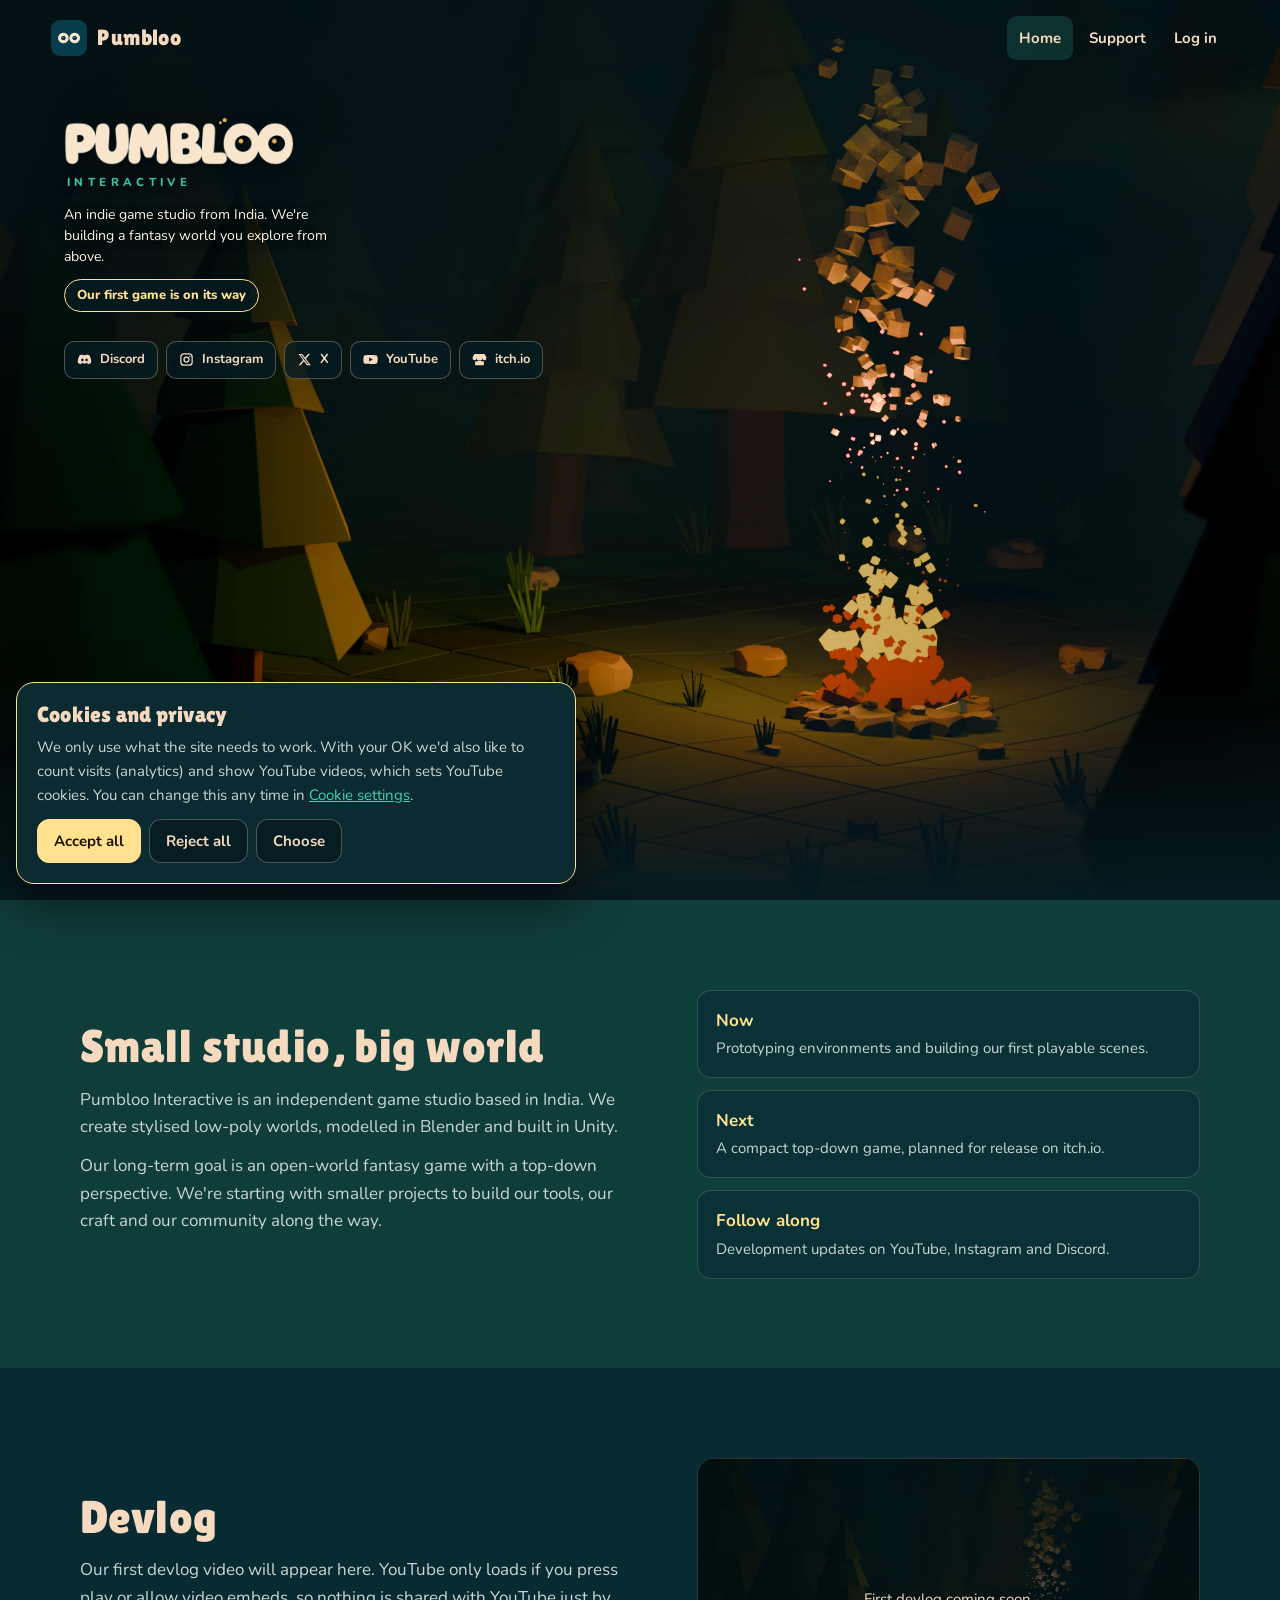
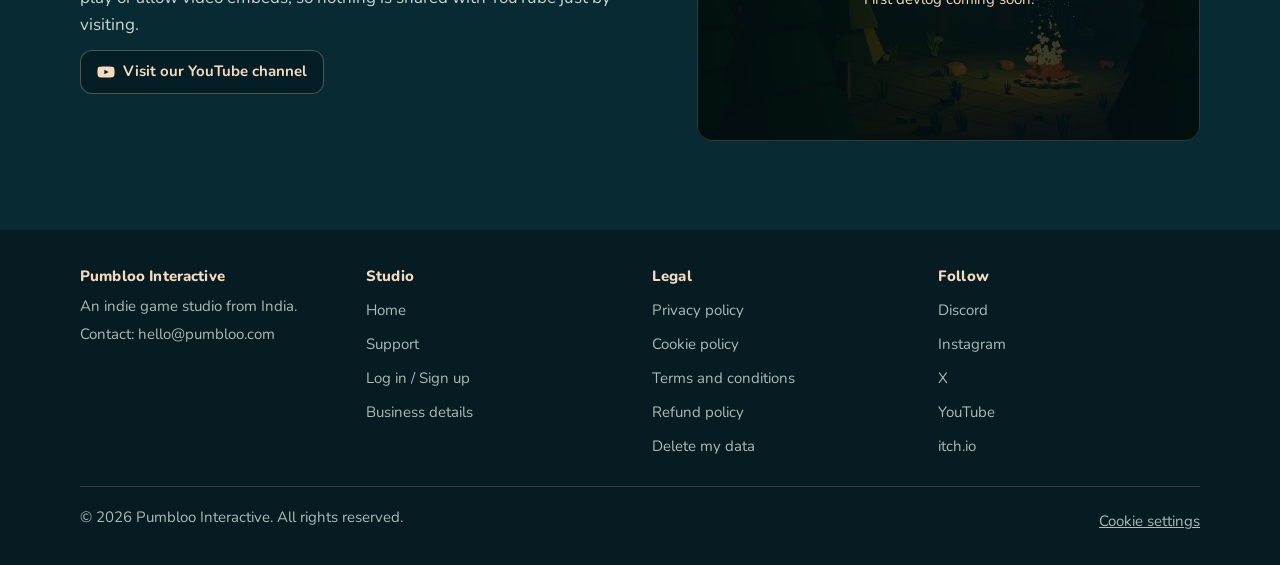
==== index.html @ 95009c57 "Add files via upload" ====
<!DOCTYPE html>
<html lang="en">
<head>
<meta charset="utf-8">
<meta name="viewport" content="width=device-width, initial-scale=1">
<title>Pumbloo Interactive · Indie game studio</title>
<meta name="description" content="Pumbloo Interactive is an indie game studio from India, building a fantasy world you explore from above.">
<meta property="og:title" content="Pumbloo Interactive · Indie game studio">
<meta property="og:description" content="Pumbloo Interactive is an indie game studio from India, building a fantasy world you explore from above.">
<meta property="og:image" content="https://pumbloo.com/assets/og-image.jpg">
<meta property="og:type" content="website">
<meta name="theme-color" content="#082A32">
<link rel="icon" type="image/png" href="assets/icon.png">
<link rel="preload" href="assets/fonts/lilita-one.woff2" as="font" type="font/woff2" crossorigin>
<link rel="stylesheet" href="assets/site.css">
<link rel="preload" href="assets/campfire.webp" as="image">
</head>
<body>
<a class="skip" href="#main">Skip to content</a>
<header class="bar">
  <a class="brand" href="index.html"><img src="assets/icon.png" alt="" width="36" height="36">Pumbloo</a>
  <button class="btn menu" aria-expanded="false" aria-controls="nav">Menu</button>
  <nav id="nav" class="nav" aria-label="Main"><a href="index.html" aria-current=page>Home</a><a href="support.html">Support</a><a href="account.html">Log in</a></nav>
</header>
<main id="main">
<section class="hero" aria-label="Welcome">
  <img class="still" src="assets/campfire.webp" fetchpriority="high" alt="A low-poly campfire burning in a dark pine forest at night, made in Blender by Pumbloo Interactive." width="2560" height="1440">
  <div class="scrim"></div>
  <div class="copy">
    <h1 class="mark"><picture><source srcset="assets/logo-wordmark.webp" type="image/webp"><img src="assets/logo-wordmark.png" alt="Pumbloo" width="1100" height="231"></picture></h1>
    <p class="sub">INTERACTIVE</p>
    <p class="lead">An indie game studio from India. We're building a fantasy world you explore from above.</p>
    <p class="soon">Our first game is on its way</p>
    <nav class="links" aria-label="Follow Pumbloo"><a class="btn" href="https://discord.gg/jzEBQ8asQc" rel="noopener"><svg viewBox="0 0 24 24" aria-hidden="true"><path d="M19.6 5.2A17 17 0 0 0 15.4 4l-.5 1.1a15.6 15.6 0 0 0-5.8 0L8.6 4a17 17 0 0 0-4.2 1.2C1.7 9.2 1 13.1 1.3 17a17 17 0 0 0 5.2 2.6l1.1-1.8a11 11 0 0 1-1.7-.8l.4-.3a12 12 0 0 0 11.4 0l.4.3a11 11 0 0 1-1.7.8l1.1 1.8A17 17 0 0 0 22.7 17c.4-4.5-.7-8.4-3.1-11.8ZM8.7 14.7c-1 0-1.9-1-1.9-2.1s.8-2.1 1.9-2.1 1.9 1 1.9 2.1-.8 2.1-1.9 2.1Zm6.6 0c-1 0-1.9-1-1.9-2.1s.8-2.1 1.9-2.1 1.9 1 1.9 2.1-.8 2.1-1.9 2.1Z"/></svg>Discord<span class="sr-only"> (opens Discord)</span></a><a class="btn" href="https://www.instagram.com/pumbloo_int/" rel="noopener"><svg viewBox="0 0 24 24" aria-hidden="true"><path d="M7.8 2h8.4A5.8 5.8 0 0 1 22 7.8v8.4a5.8 5.8 0 0 1-5.8 5.8H7.8A5.8 5.8 0 0 1 2 16.2V7.8A5.8 5.8 0 0 1 7.8 2Zm0 2A3.8 3.8 0 0 0 4 7.8v8.4A3.8 3.8 0 0 0 7.8 20h8.4a3.8 3.8 0 0 0 3.8-3.8V7.8A3.8 3.8 0 0 0 16.2 4H7.8ZM12 7a5 5 0 1 1 0 10 5 5 0 0 1 0-10Zm0 2a3 3 0 1 0 0 6 3 3 0 0 0 0-6Zm5.3-3.2a1.2 1.2 0 1 1 0 2.4 1.2 1.2 0 0 1 0-2.4Z"/></svg>Instagram<span class="sr-only"> (opens Instagram)</span></a><a class="btn" href="https://x.com/pumbloo_int" rel="noopener"><svg viewBox="0 0 24 24" aria-hidden="true"><path d="M17.8 3h3l-6.6 7.6L22 21h-6.1l-4.8-6.3L5.6 21h-3l7.1-8.1L2.3 3h6.2l4.3 5.7L17.8 3Zm-1 16.2h1.7L7.4 4.7H5.6l11.2 14.5Z"/></svg>X<span class="sr-only"> (opens X)</span></a><a class="btn" href="https://www.youtube.com/@pumbloo" rel="noopener"><svg viewBox="0 0 24 24" aria-hidden="true"><path d="M23 7.2a3 3 0 0 0-2.1-2.1C19 4.6 12 4.6 12 4.6s-7 0-8.9.5A3 3 0 0 0 1 7.2 31 31 0 0 0 .5 12 31 31 0 0 0 1 16.8a3 3 0 0 0 2.1 2.1c1.9.5 8.9.5 8.9.5s7 0 8.9-.5a3 3 0 0 0 2.1-2.1 31 31 0 0 0 .5-4.8 31 31 0 0 0-.5-4.8ZM9.8 15.1V8.9L15.6 12l-5.8 3.1Z"/></svg>YouTube<span class="sr-only"> (opens YouTube)</span></a><a class="btn" href="https://pumbloo.itch.io/" rel="noopener"><svg viewBox="0 0 24 24" aria-hidden="true"><path d="M4 3h16l3 5v2a3 3 0 0 1-3 3 3 3 0 0 1-3-3 3 3 0 0 1-3 3h-4a3 3 0 0 1-3-3 3 3 0 0 1-3 3 3 3 0 0 1-3-3V8l3-5Zm1 11.5V21h14v-6.5c-.6.3-1.3.5-2 .5-1 0-2-.4-2.6-1H9.6c-.7.6-1.6 1-2.6 1-.7 0-1.4-.2-2-.5ZM10 16l2 2 2-2h-4Z"/></svg>itch.io<span class="sr-only"> (opens itch.io)</span></a></nav>
  </div>
  <p class="season">Happy holidays from our campfire. Scene made in Blender by the studio.</p>
</section>

<section class="band pine">
  <div class="wrap two">
    <div>
      <h2>Small studio, big world</h2>
      <p>Pumbloo Interactive is an independent game studio based in India. We create stylised low-poly worlds, modelled in Blender and built in Unity.</p>
      <p>Our long-term goal is an open-world fantasy game with a top-down perspective. We're starting with smaller projects to build our tools, our craft and our community along the way.</p>
    </div>
    <ul class="facts">
      <li><b>Now</b><span>Prototyping environments and building our first playable scenes.</span></li>
      <li><b>Next</b><span>A compact top-down game, planned for release on itch.io.</span></li>
      <li><b>Follow along</b><span>Development updates on YouTube, Instagram and Discord.</span></li>
    </ul>
  </div>
</section>

<section class="band deep" aria-labelledby="devlog">
  <div class="wrap two">
    <div>
      <h2 id="devlog">Devlog</h2>
      <p>Our first devlog video will appear here. YouTube only loads if you press play or allow video embeds, so nothing is shared with YouTube just by visiting.</p>
      <p><a class="btn" href="https://www.youtube.com/@pumbloo" rel="noopener"><svg viewBox="0 0 24 24" aria-hidden="true"><path d="M23 7.2a3 3 0 0 0-2.1-2.1C19 4.6 12 4.6 12 4.6s-7 0-8.9.5A3 3 0 0 0 1 7.2 31 31 0 0 0 .5 12 31 31 0 0 0 1 16.8a3 3 0 0 0 2.1 2.1c1.9.5 8.9.5 8.9.5s7 0 8.9-.5a3 3 0 0 0 2.1-2.1 31 31 0 0 0 .5-4.8 31 31 0 0 0-.5-4.8ZM9.8 15.1V8.9L15.6 12l-5.8 3.1Z"/></svg>Visit our YouTube channel</a></p>
    </div>
    <div class="embed" data-youtube="" data-title="Pumbloo devlog" style="background-image:url(assets/campfire-960.webp)">
      <div class="gate"><p>First devlog coming soon.</p></div>
    </div>
  </div>
</section>
</main>
<footer>
  <div class="cols">
    <div><h2>Pumbloo Interactive</h2><p style="margin:0">An indie game studio from India.<br>Contact: <a href="mailto:hello@pumbloo.com">hello@pumbloo.com</a></p></div>
    <nav aria-label="Studio"><h2>Studio</h2><ul><li><a href="index.html">Home</a></li><li><a href="support.html">Support</a></li><li><a href="account.html">Log in / Sign up</a></li><li><a href="support.html#business">Business details</a></li></ul></nav>
    <nav aria-label="Legal"><h2>Legal</h2><ul><li><a href="privacy.html">Privacy policy</a></li><li><a href="cookies.html">Cookie policy</a></li><li><a href="terms.html">Terms and conditions</a></li><li><a href="refund.html">Refund policy</a></li><li><a href="privacy.html#delete">Delete my data</a></li></ul></nav>
    <nav aria-label="Social"><h2>Follow</h2><ul><li><a href="https://discord.gg/jzEBQ8asQc" rel="noopener">Discord</a></li><li><a href="https://www.instagram.com/pumbloo_int/" rel="noopener">Instagram</a></li><li><a href="https://x.com/pumbloo_int" rel="noopener">X</a></li><li><a href="https://www.youtube.com/@pumbloo" rel="noopener">YouTube</a></li><li><a href="https://pumbloo.itch.io/" rel="noopener">itch.io</a></li></ul></nav>
  </div>
  <div class="legal"><span>© <span class="yr">2026</span> Pumbloo Interactive. All rights reserved.</span><button class="linkbtn" data-cookie-settings>Cookie settings</button></div>
</footer>

<div class="cookie" id="cookie" role="dialog" aria-modal="false" aria-labelledby="cookie-title" hidden>
  <h2 id="cookie-title" tabindex="-1">Cookies and privacy</h2>
  <p>We only use what the site needs to work. With your OK we'd also like to count visits (analytics) and show YouTube videos, which sets YouTube cookies. You can change this any time in <a href="cookies.html">Cookie settings</a>.</p>
  <div class="opts" hidden>
    <div class="check"><input type="checkbox" id="c-needed" checked disabled><label for="c-needed"><strong>Necessary</strong> (always on): remembers this choice.</label></div>
    <div class="check"><input type="checkbox" id="c-analytics"><label for="c-analytics"><strong>Analytics</strong>: anonymous visit counts.</label></div>
    <div class="check"><input type="checkbox" id="c-embeds"><label for="c-embeds"><strong>Video embeds</strong>: loads YouTube players.</label></div>
  </div>
  <div class="row">
    <button class="btn primary" data-accept>Accept all</button>
    <button class="btn" data-reject>Reject all</button>
    <button class="btn" data-choose>Choose</button>
    <button class="btn" data-save hidden>Save my choice</button>
  </div>
</div>
<script src="assets/site.js"></script>
</body>
</html>
---- assets/site.css ----
/*
VOICE: warm, playful, a little mysterious. A small studio saying hello on a winter night.
IDEA: taran's own Blender campfire, with snow falling through the forest in front of it.
PICTURE: the looping fire render full screen, depth snow on a canvas, text set top-left on a dark scrim.
COLOUR and TYPE: night teal #0E343E / #082A32, cream #F5DABF, gold #FFE18F, teal #40D3B6. Lilita One + Nunito, self-hosted.
LAYOUT: hero, short about band, devlog band, footer. Inner pages: one calm reading column.
*/
@font-face{font-family:"Lilita One";src:url(fonts/lilita-one.woff2) format("woff2");font-display:swap}
@font-face{font-family:Nunito;src:url(fonts/nunito.woff2) format("woff2");font-weight:200 1000;font-display:swap}

:root{color-scheme:dark;
  --night:#0E343E;--deep:#082A32;--deeper:#061c22;--pine:#0F3D3A;
  --cream:#F5DABF;--gold:#FFE18F;--amber:#F0B454;--teal:#40D3B6;--red:#6C151E;
  --ink:#F5DABF;--soft:#C9D6D2;--line:rgba(245,218,191,.18)}
*{box-sizing:border-box;min-width:0}
html{scroll-padding-top:80px}
html,body{margin:0}
body{background:var(--deep);color:var(--ink);font:17px/1.6 Nunito,system-ui,-apple-system,"Segoe UI",sans-serif;overflow-x:clip}
a{color:var(--teal)}
a:hover{color:var(--gold)}
:focus-visible{outline:3px solid var(--gold);outline-offset:3px;border-radius:6px}
img,video{max-width:100%}
.sr-only{position:absolute;width:1px;height:1px;overflow:hidden;clip:rect(0 0 0 0);white-space:nowrap}
.skip{position:absolute;left:12px;top:-60px;z-index:100;background:var(--gold);color:#1a1205;padding:10px 16px;border-radius:10px;font-weight:800;text-decoration:none}
.skip:focus{top:12px}

/* top bar */
.bar{position:absolute;top:0;left:0;right:0;z-index:20;display:flex;align-items:center;justify-content:space-between;gap:12px;padding:16px max(4vw,16px)}
.bar.solid{position:sticky;background:rgba(6,28,34,.94);backdrop-filter:blur(8px);border-bottom:1px solid var(--line)}
.brand{display:flex;align-items:center;gap:10px;color:var(--cream);text-decoration:none;font:22px/1 "Lilita One",sans-serif;letter-spacing:.02em}
.brand img{width:36px;height:36px;border-radius:9px}
.nav{display:flex;flex-wrap:wrap;gap:4px}
.nav a{color:var(--cream);text-decoration:none;font-weight:700;font-size:15px;padding:10px 12px;border-radius:10px;min-height:44px;display:inline-flex;align-items:center}
.nav a:hover,.nav a[aria-current=page]{background:rgba(64,211,182,.16);color:var(--cream)}

/* hero */
.hero{position:relative;min-height:100svh;overflow:hidden;background:#071d22 url(campfire.jpg) center/cover no-repeat;display:flex;align-items:flex-start}
.hero video,.hero .still{position:absolute;inset:0;width:100%;height:100%;object-fit:cover;object-position:70% 50%}
.hero .still{display:block}
.hero canvas{position:absolute;inset:0;width:100%;height:100%;pointer-events:none}
.scrim{position:absolute;inset:0;background:
  radial-gradient(90% 75% at 0% 0%,rgba(4,18,22,.88) 0%,rgba(4,18,22,.6) 38%,rgba(4,18,22,0) 70%),
  linear-gradient(to bottom,rgba(4,18,22,.45),rgba(4,18,22,0) 30%,rgba(4,18,22,0) 75%,rgba(6,28,34,.9))}
.copy{position:relative;z-index:5;padding:clamp(92px,13vh,130px) max(5vw,20px) 40px;max-width:620px}
.mark>*{flex:none}
.mark{margin:0;line-height:0}
.mark img{display:block;width:clamp(150px,18vw,270px);height:auto;filter:drop-shadow(0 4px 0 rgba(0,0,0,.35)) drop-shadow(0 0 24px rgba(0,0,0,.5))}
.eye{width:.78em;height:.78em;display:block;filter:drop-shadow(0 5px 0 rgba(0,0,0,.35))}
.eye .pupil{transition:transform .12s ease-out}
.sub{font-weight:800;font-size:clamp(11px,.9vw,12px);letter-spacing:.38em;color:var(--teal);margin:8px 0 0 3px;text-shadow:0 2px 8px rgba(0,0,0,.8)}
.lead{font-size:clamp(14px,1.1vw,16px);line-height:1.5;color:#FFF3E4;margin:12px 0 0;max-width:34ch;text-shadow:0 2px 10px rgba(0,0,0,.9)}
.soon{display:inline-block;margin-top:12px;padding:5px 12px;font-size:13px;border-radius:999px;background:rgba(6,28,34,.78);border:1.5px solid var(--gold);color:var(--gold);font-weight:800}
.links{display:flex;flex-wrap:wrap;gap:8px;margin-top:16px}
.links .btn{min-height:38px;padding:0 12px;font-size:13px;border-radius:10px}
.links .btn svg{width:15px;height:15px}
.btn{display:inline-flex;align-items:center;justify-content:center;gap:8px;min-height:44px;padding:0 16px;border-radius:12px;background:rgba(6,28,34,.82);border:1px solid rgba(245,218,191,.3);color:var(--cream);text-decoration:none;font:700 15px/1 Nunito,sans-serif;cursor:pointer;transition:background .15s,border-color .15s}
.btn:hover{background:rgba(64,211,182,.2);border-color:var(--teal);color:var(--cream)}
.btn svg{width:18px;height:18px;fill:currentColor;flex:none}
.btn.primary{background:var(--gold);color:#1d1406;border-color:var(--gold)}
.btn.primary:hover{background:#ffeab0;color:#1d1406}
.motion{position:absolute;right:max(4vw,16px);bottom:20px;z-index:6}
.season{position:absolute;left:max(5vw,20px);bottom:22px;z-index:6;color:var(--soft);font-size:14px;text-shadow:0 1px 6px #000}

/* bands */
.band{padding:clamp(48px,7vw,96px) max(5vw,20px)}
.band.pine{background:var(--pine)}
.band.deep{background:var(--deep)}
.wrap{max-width:1120px;margin:0 auto}
.two{display:grid;grid-template-columns:minmax(0,1.1fr) minmax(0,1fr);gap:clamp(24px,5vw,64px);align-items:center}
h1,h2,h3{color:var(--cream);text-wrap:balance}
h2{font:clamp(32px,4.2vw,46px)/1.08 "Lilita One",sans-serif;margin:0 0 14px;letter-spacing:.01em}
h3{font-size:19px;margin:28px 0 6px}
.band p{color:var(--soft);max-width:62ch;margin:0 0 12px}
.facts{list-style:none;margin:0;padding:0;display:grid;gap:12px}
.facts li{padding:16px 18px;border-radius:14px;background:rgba(8,42,50,.6);border:1px solid var(--line)}
.facts b{display:block;color:var(--gold)}
.facts span{color:var(--soft);font-size:15px}
.embed{position:relative;aspect-ratio:16/9;border-radius:16px;overflow:hidden;background:#04161b center/cover no-repeat;border:1px solid var(--line)}
.embed iframe{position:absolute;inset:0;width:100%;height:100%;border:0}
.embed .gate{position:absolute;inset:0;display:grid;place-content:center;gap:12px;text-align:center;padding:20px;background:rgba(4,18,22,.72)}
.embed .gate p{margin:0 auto;color:var(--cream);font-size:15px;max-width:42ch}

/* inner pages */
.page{max-width:780px;margin:0 auto;padding:clamp(36px,6vw,72px) max(5vw,20px) 72px}
.page h1{font:clamp(36px,5vw,52px)/1.05 "Lilita One",sans-serif;margin:0 0 8px;letter-spacing:.01em}
.page .updated{color:var(--soft);font-size:15px;margin:0 0 28px}
.page h2{font-size:clamp(24px,3vw,30px);margin:40px 0 10px}
.page p,.page li{color:var(--soft)}
.page strong{color:var(--cream)}
.page ul{padding-left:1.2em}
.page li{margin:6px 0}
.note{background:rgba(255,225,143,.08);border:1px solid rgba(255,225,143,.4);border-radius:14px;padding:14px 18px;color:var(--cream)}
.note p{margin:0;color:var(--cream)}
.toc{display:flex;flex-wrap:wrap;gap:8px;margin:0 0 8px;padding:0;list-style:none}
.toc a{display:inline-block;padding:6px 12px;border-radius:999px;border:1px solid var(--line);text-decoration:none;color:var(--cream);font-size:14px}
table{width:100%;border-collapse:collapse;margin:12px 0;font-size:15px}
th,td{text-align:left;padding:10px 12px;border-bottom:1px solid var(--line);vertical-align:top}
th{color:var(--cream)}
td{color:var(--soft)}
.scroll{overflow-x:auto}
mark.todo{background:#FFE18F;color:#2b1d00;padding:0 4px;border-radius:4px;font-weight:700}

/* forms */
form{display:grid;gap:18px;margin-top:18px}
.field{display:grid;gap:6px}
label,.legend{font-weight:800;color:var(--cream)}
.hint{font-size:14px;color:var(--soft)}
input[type=text],input[type=email],input[type=password],select,textarea{font:16px/1.4 Nunito,sans-serif;color:var(--cream);background:#04161b;border:1.5px solid #5d7a77;border-radius:12px;padding:12px 14px;min-height:48px;width:100%}
textarea{min-height:140px;resize:vertical}
input:focus-visible,select:focus-visible,textarea:focus-visible{outline:3px solid var(--gold);outline-offset:1px;border-color:var(--gold)}
[aria-invalid=true]{border-color:#ff8f8f}
.err{color:#ffb4b4;font-size:14px;font-weight:700;min-height:0}
.check{display:grid;grid-template-columns:auto 1fr;gap:12px;align-items:start;font-weight:600;color:var(--soft)}
.check input{width:24px;height:24px;margin:2px 0 0;accent-color:var(--teal)}
.check label{font-weight:600;color:var(--soft)}
fieldset{border:1px solid var(--line);border-radius:14px;padding:14px 16px;margin:0}
legend{padding:0 6px}
.status{padding:14px 16px;border-radius:12px;background:rgba(64,211,182,.12);border:1px solid var(--teal);color:var(--cream)}
.status:empty{display:none}
.tabs{display:flex;gap:6px;border-bottom:1px solid var(--line);margin-top:20px}
.tabs button{font:800 16px Nunito,sans-serif;color:var(--soft);background:none;border:0;border-bottom:3px solid transparent;padding:12px 16px;min-height:48px;cursor:pointer}
.tabs button[aria-selected=true]{color:var(--cream);border-color:var(--gold)}
.card{background:rgba(8,42,50,.6);border:1px solid var(--line);border-radius:16px;padding:clamp(18px,3vw,28px)}
.grid3{display:grid;grid-template-columns:repeat(auto-fit,minmax(220px,1fr));gap:14px;margin:18px 0}
details{border:1px solid var(--line);border-radius:12px;padding:12px 16px;margin:10px 0;background:rgba(8,42,50,.4)}
summary{cursor:pointer;font-weight:800;color:var(--cream);min-height:28px}

/* footer */
footer{background:var(--deeper);padding:36px max(5vw,20px) 28px;color:#A9BDB8;font-size:15px}
footer .cols{max-width:1120px;margin:0 auto;display:grid;grid-template-columns:repeat(auto-fit,minmax(180px,1fr));gap:24px}
footer h2{font:800 15px Nunito,sans-serif;color:var(--cream);margin:0 0 8px}
footer ul{list-style:none;margin:0;padding:0;display:grid;gap:2px}
footer a{color:#A9BDB8;text-decoration:none;display:inline-block;padding:4px 0}
footer a:hover{color:var(--gold)}
footer .legal{max-width:1120px;margin:24px auto 0;padding-top:18px;border-top:1px solid var(--line);display:flex;flex-wrap:wrap;gap:8px 20px;justify-content:space-between}
.linkbtn{background:none;border:0;color:#A9BDB8;font:inherit;padding:4px 0;cursor:pointer;text-decoration:underline}

/* cookie banner */
.cookie{position:fixed;left:16px;right:16px;bottom:16px;z-index:90;max-width:560px;background:#0b2a31;border:1.5px solid var(--gold);border-radius:18px;padding:20px;box-shadow:0 18px 50px rgba(0,0,0,.55)}
.cookie[hidden]{display:none}
.cookie h2{font:22px/1.1 "Lilita One",sans-serif;margin:0 0 8px}
.cookie p{margin:0 0 12px;color:var(--soft);font-size:15px}
.cookie .row{display:flex;flex-wrap:wrap;gap:8px}
.cookie .opts{display:grid;gap:10px;margin:0 0 14px}
.cookie .opts[hidden],.cookie [data-save][hidden]{display:none}
@media (max-width:600px){.cookie{left:10px;right:10px;bottom:10px;padding:16px}.cookie p{font-size:14px}.cookie .row .btn{flex:1 1 auto}}

@media (max-width:760px){
  .two{grid-template-columns:minmax(0,1fr)}
  .nav{display:none}
  .bar .menu{display:inline-flex}
  .copy{padding-top:96px}
  .hero video,.hero .still{object-position:72% 50%}
  .scrim{background:linear-gradient(to bottom,rgba(4,18,22,.86) 0%,rgba(4,18,22,.6) 45%,rgba(4,18,22,.1) 70%,rgba(6,28,34,.9))}
}
.menu{display:none}
.nav.open{display:flex;position:absolute;top:100%;right:12px;flex-direction:column;background:#0b2a31;border:1px solid var(--line);border-radius:14px;padding:8px;min-width:200px}
@media (prefers-reduced-motion:reduce){.hero video{display:none}.hero .still{display:block}.eye .pupil{transition:none}}
.paused .hero video{display:none}.paused .hero .still{display:block}
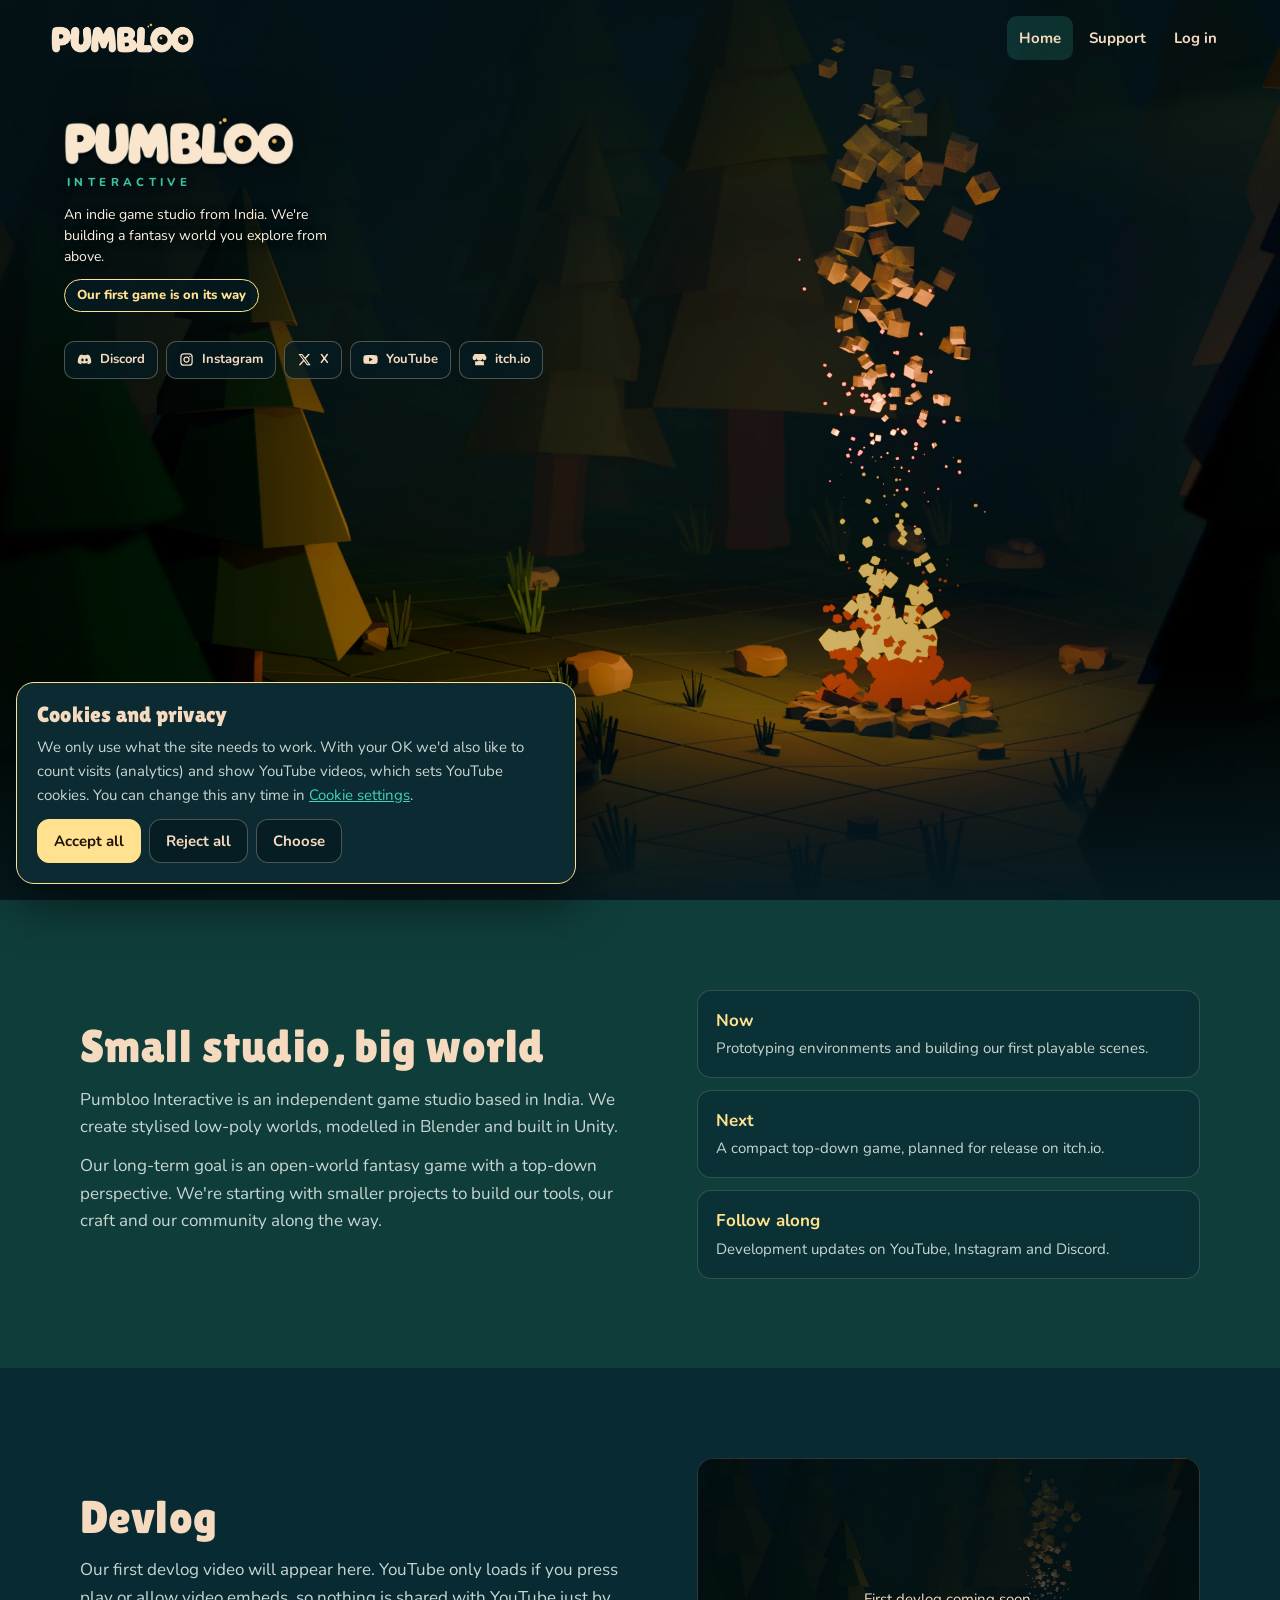
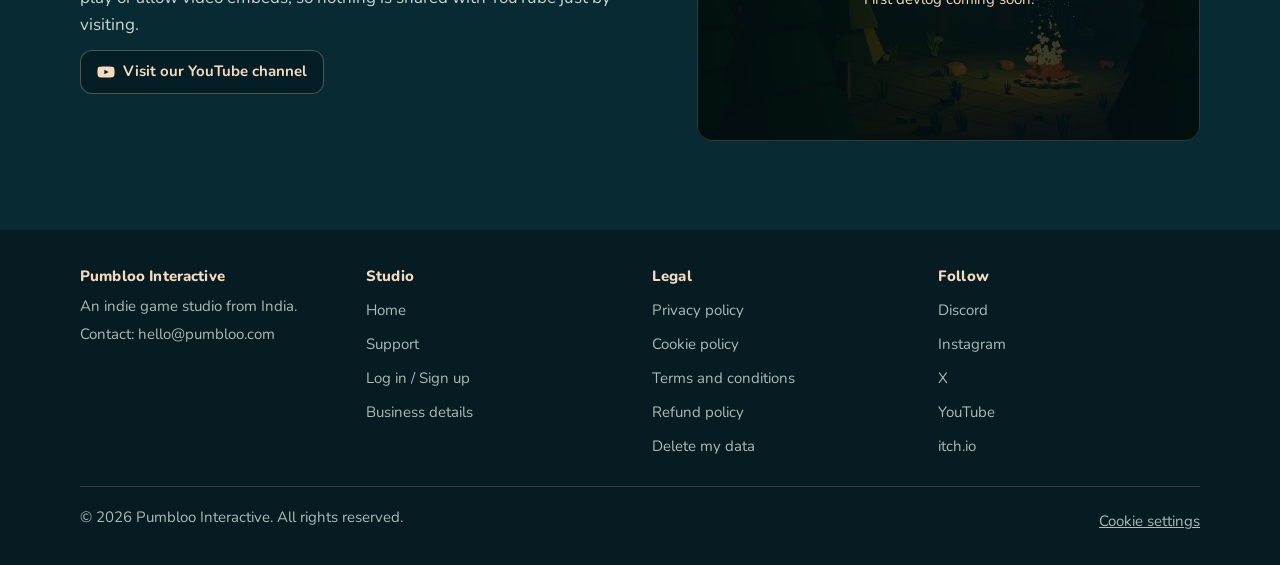
==== commit 1a5266a1: "Add files via upload" ====
--- a/index.html
+++ b/index.html
@@ -18,7 +18,7 @@
 <body>
 <a class="skip" href="#main">Skip to content</a>
 <header class="bar">
-  <a class="brand" href="index.html"><img src="assets/icon.png" alt="" width="36" height="36">Pumbloo</a>
+  <a class="brand" href="index.html"><img src="assets/logo-wordmark.png" alt="Pumbloo Interactive home" width="1100" height="231"></a>
   <button class="btn menu" aria-expanded="false" aria-controls="nav">Menu</button>
   <nav id="nav" class="nav" aria-label="Main"><a href="index.html" aria-current=page>Home</a><a href="support.html">Support</a><a href="account.html">Log in</a></nav>
 </header>
--- a/assets/site.css
+++ b/assets/site.css
@@ -28,7 +28,8 @@
 .bar{position:absolute;top:0;left:0;right:0;z-index:20;display:flex;align-items:center;justify-content:space-between;gap:12px;padding:16px max(4vw,16px)}
 .bar.solid{position:sticky;background:rgba(6,28,34,.94);backdrop-filter:blur(8px);border-bottom:1px solid var(--line)}
 .brand{display:flex;align-items:center;gap:10px;color:var(--cream);text-decoration:none;font:22px/1 "Lilita One",sans-serif;letter-spacing:.02em}
-.brand img{width:36px;height:36px;border-radius:9px}
+.brand img{display:block;height:30px;width:auto}
+@media(max-width:600px){.brand img{height:24px}}
 .nav{display:flex;flex-wrap:wrap;gap:4px}
 .nav a{color:var(--cream);text-decoration:none;font-weight:700;font-size:15px;padding:10px 12px;border-radius:10px;min-height:44px;display:inline-flex;align-items:center}
 .nav a:hover,.nav a[aria-current=page]{background:rgba(64,211,182,.16);color:var(--cream)}
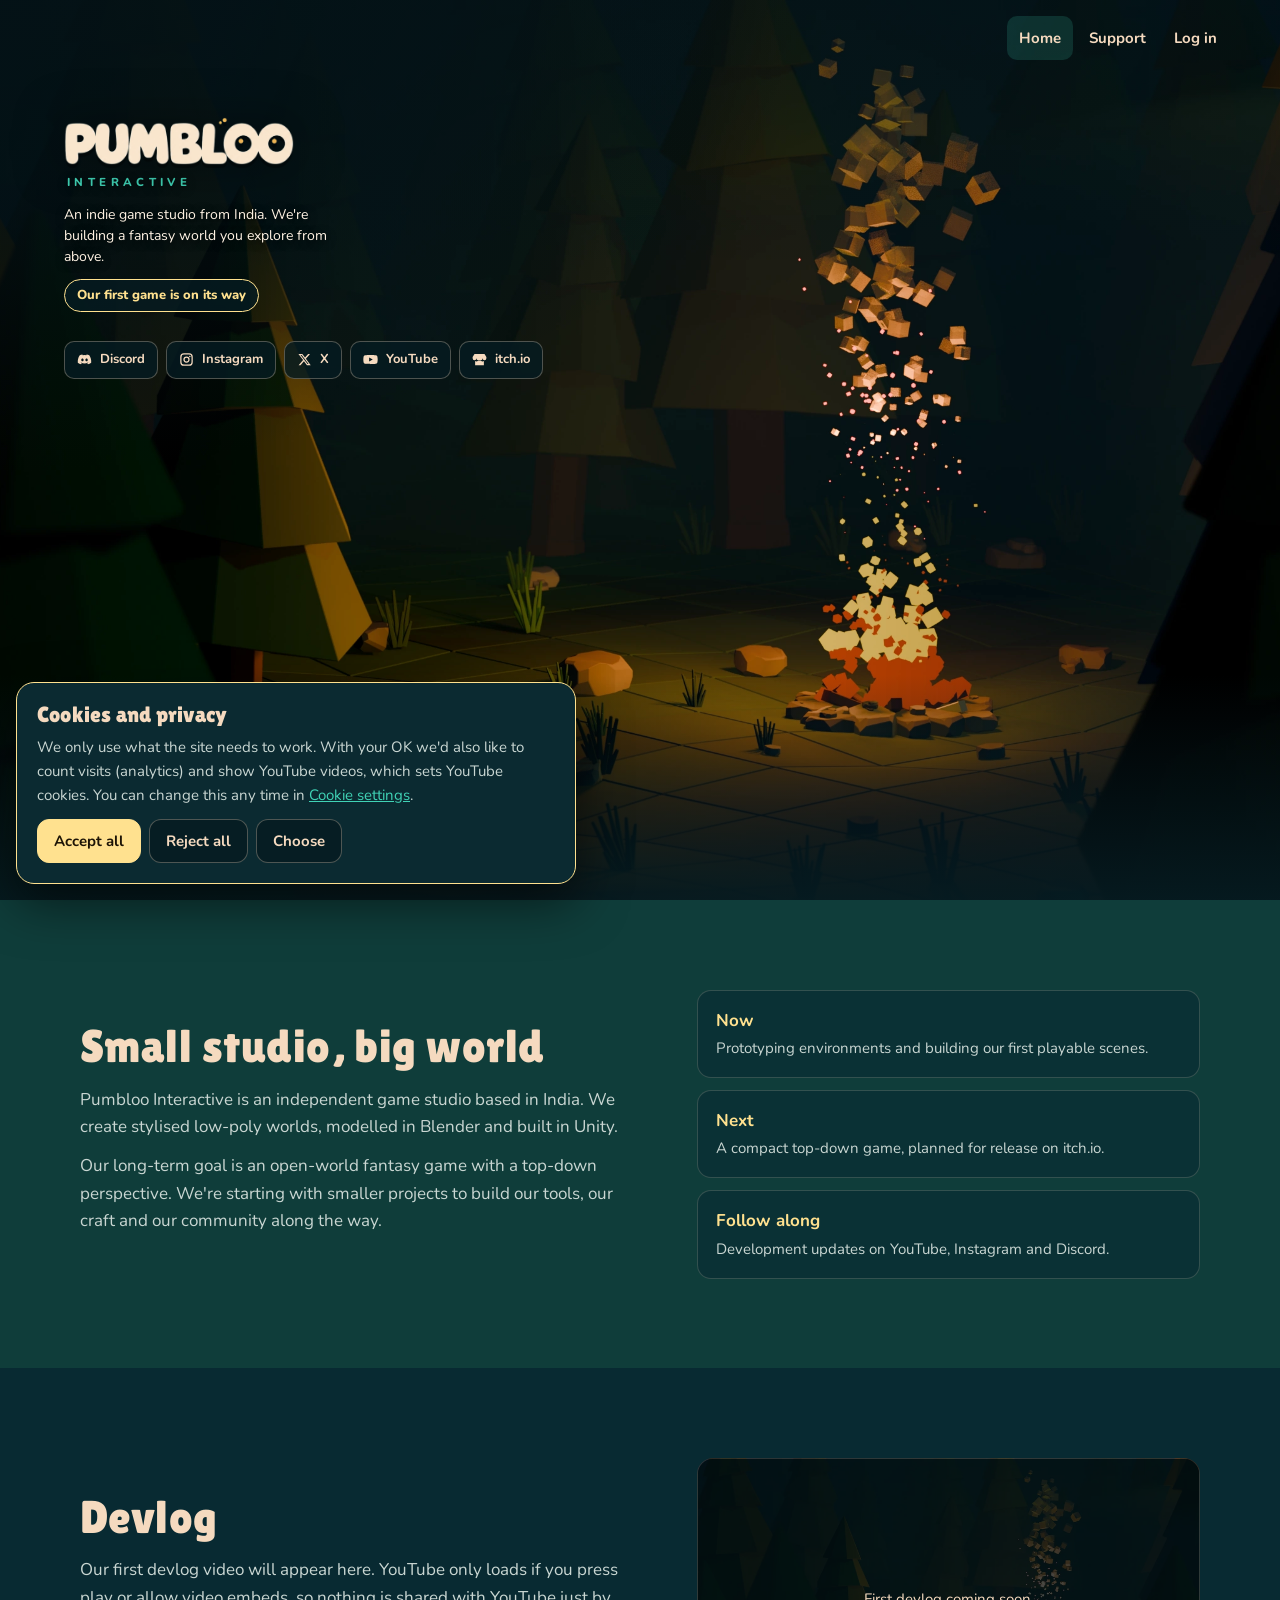
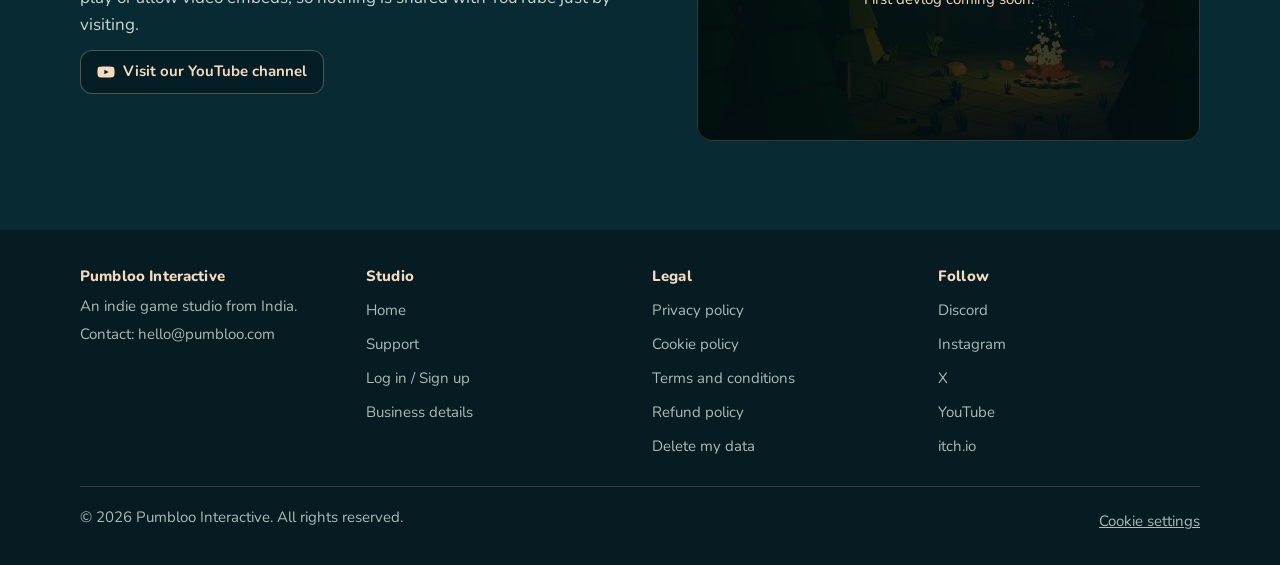
==== commit 8ecb542e: "Add files via upload" ====
--- a/index.html
+++ b/index.html
@@ -18,7 +18,7 @@
 <body>
 <a class="skip" href="#main">Skip to content</a>
 <header class="bar">
-  <a class="brand" href="index.html"><img src="assets/logo-wordmark.png" alt="Pumbloo Interactive home" width="1100" height="231"></a>
+  <span></span>
   <button class="btn menu" aria-expanded="false" aria-controls="nav">Menu</button>
   <nav id="nav" class="nav" aria-label="Main"><a href="index.html" aria-current=page>Home</a><a href="support.html">Support</a><a href="account.html">Log in</a></nav>
 </header>
--- a/assets/site.css
+++ b/assets/site.css
@@ -60,7 +60,8 @@
 .btn.primary{background:var(--gold);color:#1d1406;border-color:var(--gold)}
 .btn.primary:hover{background:#ffeab0;color:#1d1406}
 .motion{position:absolute;right:max(4vw,16px);bottom:20px;z-index:6}
-.season{position:absolute;left:max(5vw,20px);bottom:22px;z-index:6;color:var(--soft);font-size:14px;text-shadow:0 1px 6px #000}
+.season{position:absolute;left:max(5vw,20px);right:max(5vw,20px);bottom:22px;z-index:6;margin:0;max-width:52ch;color:var(--soft);font-size:14px;line-height:1.45;text-shadow:0 1px 6px #000}
+@media(max-width:600px){.season{font-size:12.5px;bottom:16px;text-align:center;margin:0 auto}}
 
 /* bands */
 .band{padding:clamp(48px,7vw,96px) max(5vw,20px)}
